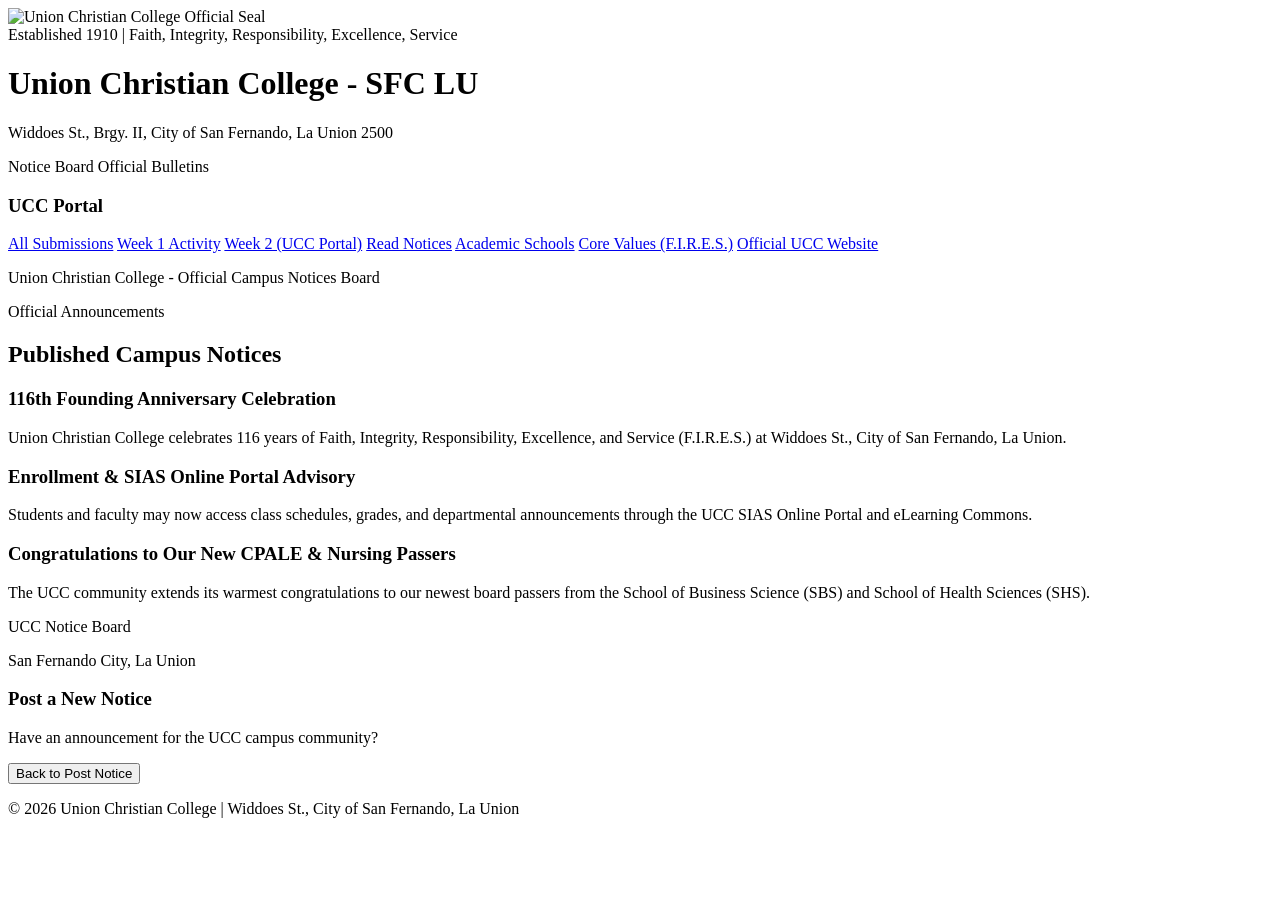
==== notices.html @ 333305df "Add Week 3 activities and update navigation" ====
<!doctype html>
<html lang="en">

<head>
    <meta charset="UTF-8" />
    <meta name="viewport" content="width=device-width, initial-scale=1.0" />
    <title>UCC Campus Notices - Read Notices</title>
    <link rel="stylesheet" href="styles.css" />
</head>

<body>
    <div class="page-shell">
        <div class="bg1">
            <header class="card">
                <img class="logo" src="https://ucc.edu.ph/media/42dd59f55328a676" alt="Union Christian College Official Seal" width="88" height="88" />
                <div class="brand-copy">
                    <span class="campus-tag">Established 1910 | Faith, Integrity, Responsibility, Excellence, Service</span>
                    <h1>Union Christian College - SFC LU</h1>
                    <p class="brand-subtitle">Widdoes St., Brgy. II, City of San Fernando, La Union 2500</p>
                </div>
                <div class="header-badge">
                    <span class="badge-Gold">Notice Board</span>
                    <span class="badge-sub">Official Bulletins</span>
                </div>
            </header>
        </div>

        <div class="main-layout">
            <!-- Left Column: Links -->
            <aside class="left-sidebar" aria-label="Campus Navigation">
                <h3>UCC Portal</h3>
                <nav class="sidebar-nav" aria-label="Primary Links">
                    <a href="../index.html">All Submissions</a>
                    <a href="../week1/week1.html">Week 1 Activity</a>
                    <a href="week2.html">Week 2 (UCC Portal)</a>
                    <a href="notices.html" aria-current="page">Read Notices</a>
                    <a href="week2.html#schools">Academic Schools</a>
                    <a href="week2.html#values">Core Values (F.I.R.E.S.)</a>
                    <a href="https://ucc.edu.ph/" target="_blank" rel="noopener noreferrer">Official UCC Website</a>
                </nav>
            </aside>

            <!-- Center Column: Main Content -->
            <main class="center-content">
                <p id="sentence1">Union Christian College - Official Campus Notices Board</p>

                <section class="hero-card">
                    <span class="section-eyebrow">Official Announcements</span>
                    <h1>Published Campus Notices</h1>

                    <div class="item">
                        <h3>116th Founding Anniversary Celebration</h3>
                        <p>Union Christian College celebrates 116 years of Faith, Integrity, Responsibility, Excellence, and Service (F.I.R.E.S.) at Widdoes St., City of San Fernando, La Union.</p>
                    </div>

                    <div class="item">
                        <h3>Enrollment &amp; SIAS Online Portal Advisory</h3>
                        <p>Students and faculty may now access class schedules, grades, and departmental announcements through the UCC SIAS Online Portal and eLearning Commons.</p>
                    </div>

                    <div class="item">
                        <h3>Congratulations to Our New CPALE &amp; Nursing Passers</h3>
                        <p>The UCC community extends its warmest congratulations to our newest board passers from the School of Business Science (SBS) and School of Health Sciences (SHS).</p>
                    </div>
                </section>
            </main>

            <!-- Right Column: Back / Quick Action -->
            <aside class="right-sidebar">
                <div class="welcome-box">
                    <p id="alert">UCC Notice Board</p>
                    <span class="welcome-sub">San Fernando City, La Union</span>
                </div>

                <h3>Post a New Notice</h3>
                <p>Have an announcement for the UCC campus community?</p>
                <a href="week2.html"><button class="btn" type="button">Back to Post Notice</button></a>
            </aside>
        </div>

        <footer class="site-footer">
            <p>&copy; 2026 Union Christian College | Widdoes St., City of San Fernando, La Union</p>
        </footer>
    </div>
</body>

</html>
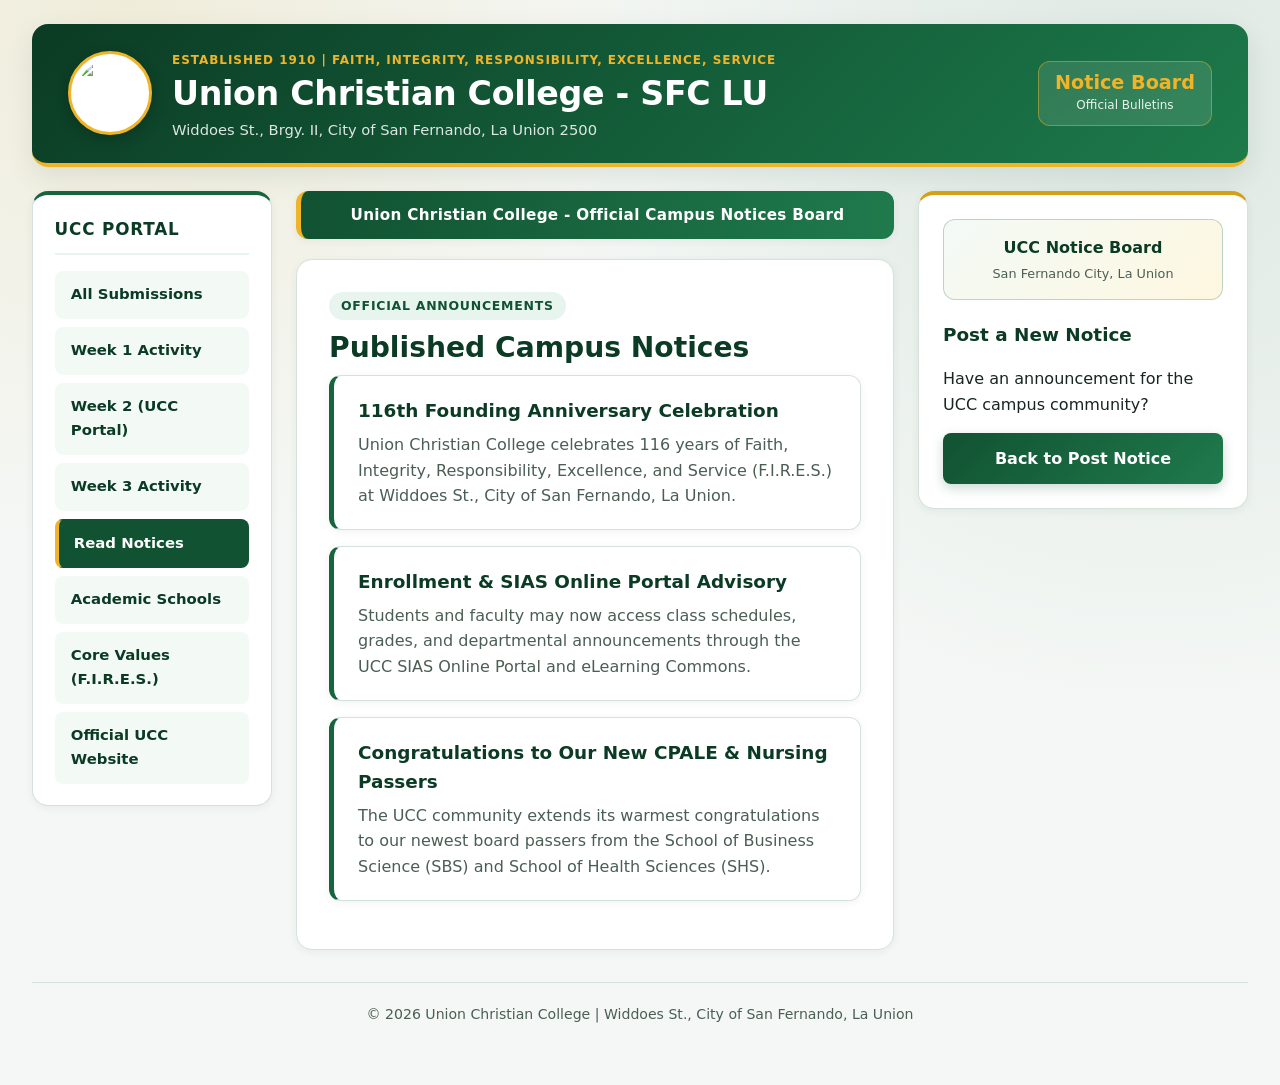
==== commit 58dd4f78: "Add Week 1, Week 2, and Week 3 navigation links across all pages" ====
--- a/notices.html
+++ b/notices.html
@@ -5,7 +5,7 @@
     <meta charset="UTF-8" />
     <meta name="viewport" content="width=device-width, initial-scale=1.0" />
     <title>UCC Campus Notices - Read Notices</title>
-    <link rel="stylesheet" href="styles.css" />
+    <link rel="stylesheet" href="week2/styles.css" />
 </head>
 
 <body>
@@ -30,12 +30,13 @@
             <aside class="left-sidebar" aria-label="Campus Navigation">
                 <h3>UCC Portal</h3>
                 <nav class="sidebar-nav" aria-label="Primary Links">
-                    <a href="../index.html">All Submissions</a>
-                    <a href="../week1/week1.html">Week 1 Activity</a>
-                    <a href="week2.html">Week 2 (UCC Portal)</a>
+                    <a href="index.html">All Submissions</a>
+                    <a href="week1/week1.html">Week 1 Activity</a>
+                    <a href="week2/week2.html">Week 2 (UCC Portal)</a>
+                    <a href="week3/week2.html">Week 3 Activity</a>
                     <a href="notices.html" aria-current="page">Read Notices</a>
-                    <a href="week2.html#schools">Academic Schools</a>
-                    <a href="week2.html#values">Core Values (F.I.R.E.S.)</a>
+                    <a href="week2/week2.html#schools">Academic Schools</a>
+                    <a href="week2/week2.html#values">Core Values (F.I.R.E.S.)</a>
                     <a href="https://ucc.edu.ph/" target="_blank" rel="noopener noreferrer">Official UCC Website</a>
                 </nav>
             </aside>
@@ -74,7 +75,7 @@
 
                 <h3>Post a New Notice</h3>
                 <p>Have an announcement for the UCC campus community?</p>
-                <a href="week2.html"><button class="btn" type="button">Back to Post Notice</button></a>
+                <a href="week2/week2.html"><button class="btn" type="button">Back to Post Notice</button></a>
             </aside>
         </div>
 
--- a/week2/styles.css
+++ b/week2/styles.css
@@ -0,0 +1,580 @@
+:root {
+    --ucc-green-900: #0b3b24;
+    --ucc-green-800: #115232;
+    --ucc-green-700: #16653e;
+    --ucc-green-600: #1f7a4c;
+    --ucc-green-100: #e8f5ee;
+    --ucc-green-50: #f3faf6;
+    --ucc-gold-500: #d4a017;
+    --ucc-gold-400: #f0b429;
+    --ucc-gold-100: #fef7e0;
+    --surface: #ffffff;
+    --bg-page: #f4f7f5;
+    --text-main: #18261f;
+    --text-muted: #4b5e54;
+    --border-subtle: #d5e2da;
+    --border-input: #64746b;
+    --shadow-sm: 0 2px 8px rgba(11, 59, 36, 0.06);
+    --shadow-md: 0 10px 28px rgba(11, 59, 36, 0.09);
+    --radius-lg: 16px;
+    --radius-md: 12px;
+    --radius-sm: 8px;
+}
+
+*,
+*::before,
+*::after {
+    box-sizing: border-box;
+}
+
+body {
+    margin: 0;
+    font-family: "Segoe UI", system-ui, -apple-system, BlinkMacSystemFont, Roboto, Arial, sans-serif;
+    line-height: 1.6;
+    background:
+        radial-gradient(circle at 10% 0%, rgba(212, 160, 23, 0.12), transparent 35%),
+        radial-gradient(circle at 90% 10%, rgba(22, 101, 62, 0.10), transparent 40%),
+        var(--bg-page);
+    color: var(--text-main);
+    min-block-size: 100dvh;
+}
+
+.page-shell {
+    max-inline-size: 1360px;
+    margin-inline: auto;
+    padding-block: 1.5rem 2.5rem;
+    padding-inline: clamp(1rem, 2.5vw, 2rem);
+}
+
+/* Header Banner */
+.bg1 {
+    background: linear-gradient(135deg, var(--ucc-green-900) 0%, var(--ucc-green-700) 65%, #1d7a4a 100%);
+    color: #ffffff;
+    border-radius: var(--radius-lg);
+    margin-block-end: 1.5rem;
+    box-shadow: var(--shadow-md);
+    border-block-end: 4px solid var(--ucc-gold-400);
+    position: relative;
+    overflow: clip;
+}
+
+.card {
+    padding-block: 1.35rem;
+    padding-inline: clamp(1.25rem, 3vw, 2.25rem);
+    display: flex;
+    flex-wrap: wrap;
+    align-items: safe center;
+    gap: 1.25rem;
+}
+
+.logo {
+    display: block;
+    inline-size: 84px;
+    block-size: 84px;
+    aspect-ratio: 1 / 1;
+    object-fit: contain;
+    background-color: #ffffff;
+    padding: 6px;
+    border-radius: 50%;
+    border: 3px solid var(--ucc-gold-400);
+    box-shadow: 0 4px 14px rgba(0, 0, 0, 0.22);
+    flex-shrink: 0;
+}
+
+.brand-copy {
+    flex: 1 1 320px;
+    min-inline-size: 0;
+}
+
+.campus-tag {
+    display: inline-block;
+    font-size: 0.75rem;
+    font-weight: 700;
+    letter-spacing: 0.08em;
+    text-transform: uppercase;
+    color: var(--ucc-gold-400);
+    margin-block-end: 0.25rem;
+}
+
+.card h1 {
+    color: #ffffff;
+    margin: 0;
+    font-size: clamp(1.45rem, 2.6vw, 2.15rem);
+    font-weight: 800;
+    letter-spacing: -0.01em;
+    text-align: left;
+    line-height: 1.2;
+}
+
+.brand-subtitle {
+    margin-block: 0.25rem 0;
+    color: rgba(255, 255, 255, 0.86);
+    font-size: 0.92rem;
+}
+
+.header-badge {
+    margin-inline-start: auto;
+    background: rgba(255, 255, 255, 0.11);
+    border: 1px solid rgba(240, 180, 41, 0.45);
+    border-radius: var(--radius-md);
+    padding-block: 0.65rem;
+    padding-inline: 1rem;
+    text-align: center;
+    backdrop-filter: blur(6px);
+}
+
+.badge-Gold {
+    display: block;
+    font-size: 1.2rem;
+    font-weight: 800;
+    color: var(--ucc-gold-400);
+    line-height: 1.1;
+}
+
+.badge-sub {
+    display: block;
+    font-size: 0.75rem;
+    color: rgba(255, 255, 255, 0.9);
+    margin-block-start: 0.15rem;
+}
+
+/* 3-Column Main Layout */
+.main-layout {
+    display: grid;
+    grid-template-columns: 240px minmax(0, 1fr) 330px;
+    gap: 1.5rem;
+    align-items: start;
+}
+
+/* Left Sidebar - Links */
+.left-sidebar {
+    background-color: var(--surface);
+    border: 1px solid var(--border-subtle);
+    border-block-start: 4px solid var(--ucc-green-700);
+    border-radius: var(--radius-lg);
+    padding: 1.35rem;
+    box-shadow: var(--shadow-sm);
+    position: sticky;
+    inset-block-start: 1.25rem;
+}
+
+.left-sidebar h3 {
+    color: var(--ucc-green-900);
+    margin-block: 0 1rem;
+    font-size: 1.05rem;
+    font-weight: 800;
+    text-transform: uppercase;
+    letter-spacing: 0.05em;
+    text-align: left;
+    padding-block-end: 0.6rem;
+    border-block-end: 2px solid var(--ucc-green-100);
+}
+
+.sidebar-nav {
+    display: flex;
+    flex-direction: column;
+    gap: 0.5rem;
+    margin: 0;
+}
+
+.left-sidebar a {
+    display: flex;
+    align-items: safe center;
+    justify-content: space-between;
+    background-color: var(--ucc-green-50);
+    color: var(--ucc-green-900);
+    padding-block: 0.7rem;
+    padding-inline: 0.95rem;
+    border-radius: var(--radius-sm);
+    text-decoration: none;
+    font-weight: 600;
+    font-size: 0.93rem;
+    border: 1px solid transparent;
+    transition: background-color 0.18s ease, color 0.18s ease, transform 0.18s ease, border-color 0.18s ease;
+}
+
+.left-sidebar a:hover {
+    background-color: var(--ucc-green-700);
+    color: #ffffff;
+    transform: translateX(3px);
+    text-decoration: none;
+}
+
+.left-sidebar a[aria-current="page"] {
+    background-color: var(--ucc-green-800);
+    color: #ffffff;
+    border-inline-start: 4px solid var(--ucc-gold-400);
+    font-weight: 700;
+}
+
+.campus-info-card {
+    margin-block-start: 1.25rem;
+    padding: 1rem;
+    background-color: var(--ucc-gold-100);
+    border: 1px solid rgba(212, 160, 23, 0.35);
+    border-radius: var(--radius-md);
+}
+
+.campus-info-card h4 {
+    margin-block: 0 0.5rem;
+    color: var(--ucc-green-900);
+    font-size: 0.9rem;
+}
+
+.campus-info-card p {
+    margin-block: 0.25rem;
+    font-size: 0.82rem;
+    color: var(--text-muted);
+}
+
+/* Center Content */
+.center-content {
+    min-inline-size: 0;
+    display: flex;
+    flex-direction: column;
+    gap: 1.25rem;
+}
+
+#sentence1 {
+    background: linear-gradient(90deg, var(--ucc-green-800), var(--ucc-green-600));
+    color: #ffffff;
+    text-align: center;
+    padding-block: 0.75rem;
+    padding-inline: 1.25rem;
+    border-radius: var(--radius-md);
+    font-weight: 700;
+    font-size: 0.95rem;
+    letter-spacing: 0.02em;
+    margin: 0;
+    box-shadow: var(--shadow-sm);
+    border-inline-start: 5px solid var(--ucc-gold-400);
+}
+
+.hero-card {
+    background-color: var(--surface);
+    border: 1px solid var(--border-subtle);
+    border-radius: var(--radius-lg);
+    padding: clamp(1.25rem, 2.5vw, 2rem);
+    box-shadow: var(--shadow-sm);
+}
+
+.section-eyebrow {
+    display: inline-block;
+    background-color: var(--ucc-green-100);
+    color: var(--ucc-green-800);
+    font-size: 0.78rem;
+    font-weight: 700;
+    text-transform: uppercase;
+    letter-spacing: 0.06em;
+    padding-block: 0.25rem;
+    padding-inline: 0.75rem;
+    border-radius: 999px;
+    margin-block-end: 0.6rem;
+}
+
+.center-content h1 {
+    color: var(--ucc-green-900);
+    font-size: clamp(1.5rem, 2.2vw, 2rem);
+    margin-block: 0 0.65rem;
+    text-align: left;
+    line-height: 1.25;
+}
+
+.hero-text p {
+    color: var(--text-muted);
+    margin-block: 0 1.25rem;
+    font-size: 1rem;
+}
+
+.featured-figure {
+    margin: 0;
+    background-color: var(--ucc-green-50);
+    border-radius: var(--radius-md);
+    overflow: clip;
+    border: 1px solid var(--border-subtle);
+}
+
+#img1 {
+    display: block;
+    inline-size: 100%;
+    block-size: auto;
+    aspect-ratio: 16 / 9;
+    object-fit: cover;
+    margin: 0;
+    border: none;
+}
+
+.featured-figure figcaption {
+    padding-block: 0.75rem;
+    padding-inline: 1rem;
+    font-size: 0.85rem;
+    color: var(--text-muted);
+    background-color: var(--surface);
+    border-block-start: 1px solid var(--border-subtle);
+    text-align: center;
+}
+
+/* Info Cards for Lists */
+.info-grid {
+    display: grid;
+    grid-template-columns: repeat(auto-fit, minmax(280px, 1fr));
+    gap: 1.25rem;
+}
+
+.list-card {
+    background-color: var(--surface);
+    border: 1px solid var(--border-subtle);
+    border-radius: var(--radius-lg);
+    padding: 1.5rem;
+    box-shadow: var(--shadow-sm);
+    display: flex;
+    flex-direction: column;
+}
+
+.list-card h3 {
+    color: var(--ucc-green-900);
+    font-size: 1.1rem;
+    margin-block: 0 1rem;
+    text-align: left;
+    padding-block-end: 0.65rem;
+    border-block-end: 2px solid var(--ucc-gold-400);
+}
+
+ol,
+ul {
+    background-color: transparent;
+    border: none;
+    border-radius: 0;
+    padding-inline-start: 1.35rem;
+    margin: 0;
+    box-shadow: none;
+    display: flex;
+    flex-direction: column;
+    gap: 0.7rem;
+}
+
+li {
+    padding-block: 0.35rem;
+    color: var(--text-main);
+    font-size: 0.94rem;
+    line-height: 1.5;
+}
+
+li strong {
+    color: var(--ucc-green-800);
+}
+
+/* Notice Items (used on notices.html) */
+.item {
+    background-color: var(--surface);
+    border: 1px solid var(--border-subtle);
+    border-inline-start: 5px solid var(--ucc-green-700);
+    border-radius: var(--radius-md);
+    padding: 1.25rem 1.5rem;
+    margin-block-end: 1rem;
+    box-shadow: var(--shadow-sm);
+}
+
+.item h3 {
+    color: var(--ucc-green-900);
+    text-align: left;
+    margin-block: 0 0.4rem;
+    font-size: 1.15rem;
+}
+
+.item p {
+    margin: 0;
+    color: var(--text-muted);
+}
+
+/* Right Sidebar - Notice Form */
+.right-sidebar {
+    background-color: var(--surface);
+    border: 1px solid var(--border-subtle);
+    border-block-start: 4px solid var(--ucc-gold-500);
+    border-radius: var(--radius-lg);
+    padding: 1.5rem;
+    box-shadow: var(--shadow-sm);
+    position: sticky;
+    inset-block-start: 1.25rem;
+}
+
+.welcome-box {
+    background: linear-gradient(135deg, var(--ucc-green-50) 0%, var(--ucc-gold-100) 100%);
+    border: 1px solid rgba(22, 101, 62, 0.25);
+    border-radius: var(--radius-md);
+    padding: 0.95rem 1rem;
+    text-align: center;
+    margin-block-end: 1.25rem;
+}
+
+#alert {
+    color: var(--ucc-green-900);
+    font-weight: 800;
+    font-size: 1rem;
+    margin: 0;
+}
+
+.welcome-sub {
+    display: block;
+    font-size: 0.8rem;
+    color: var(--text-muted);
+    margin-block-start: 0.2rem;
+}
+
+.right-sidebar h3 {
+    color: var(--ucc-green-900);
+    margin-block: 0 1rem;
+    font-size: 1.15rem;
+    text-align: left;
+}
+
+/* Accessible Form Controls (Gestalt Proximity + 48px Touch Targets) */
+.form-field {
+    display: flex;
+    flex-direction: column;
+    gap: 0.35rem;
+    margin-block-end: 1.15rem;
+}
+
+.right-sidebar label {
+    display: block;
+    font-weight: 700;
+    font-size: 0.9rem;
+    color: var(--ucc-green-900);
+    margin: 0;
+}
+
+.right-sidebar input,
+.right-sidebar select,
+.right-sidebar textarea {
+    inline-size: 100%;
+    font: inherit;
+    font-size: max(1rem, 1em);
+    color: var(--text-main);
+    background-color: #ffffff;
+    padding-block: 0.65rem;
+    padding-inline: 0.85rem;
+    min-block-size: 48px;
+    border: 1.5px solid var(--border-input);
+    border-radius: var(--radius-sm);
+    transition: border-color 0.15s ease, box-shadow 0.15s ease;
+}
+
+.right-sidebar textarea {
+    min-block-size: 120px;
+    resize: vertical;
+}
+
+.right-sidebar input:focus-visible,
+.right-sidebar select:focus-visible,
+.right-sidebar textarea:focus-visible,
+.btn:focus-visible,
+a:focus-visible {
+    outline: 3px solid var(--ucc-gold-500);
+    outline-offset: 2px;
+    border-color: var(--ucc-green-800);
+}
+
+.right-sidebar input:user-invalid,
+.right-sidebar textarea:user-invalid {
+    border-color: #b91c1c;
+    background-color: #fef2f2;
+}
+
+.btn {
+    background: linear-gradient(135deg, var(--ucc-green-800) 0%, var(--ucc-green-600) 100%);
+    color: #ffffff;
+    font: inherit;
+    font-size: 1rem;
+    font-weight: 700;
+    padding-block: 0.8rem;
+    padding-inline: 1.25rem;
+    min-block-size: 48px;
+    border: none;
+    border-radius: var(--radius-sm);
+    cursor: pointer;
+    inline-size: 100%;
+    box-shadow: 0 4px 12px rgba(17, 82, 50, 0.22);
+    transition: transform 0.15s ease, box-shadow 0.15s ease, filter 0.15s ease;
+}
+
+.btn:hover {
+    filter: brightness(1.07);
+    transform: translateY(-1px);
+    box-shadow: 0 6px 16px rgba(17, 82, 50, 0.3);
+}
+
+.recent-mini {
+    margin-block-start: 1.5rem;
+    padding-block-start: 1.15rem;
+    border-block-start: 1px solid var(--border-subtle);
+}
+
+.recent-mini h4 {
+    margin-block: 0 0.6rem;
+    font-size: 0.92rem;
+    color: var(--ucc-green-900);
+    text-transform: uppercase;
+    letter-spacing: 0.04em;
+}
+
+.recent-mini p {
+    font-size: 0.85rem;
+    color: var(--text-muted);
+    margin-block: 0 0.55rem;
+}
+
+.view-all-link {
+    display: inline-block;
+    font-size: 0.88rem;
+    font-weight: 700;
+    color: var(--ucc-green-700);
+    text-decoration: none;
+}
+
+.view-all-link:hover {
+    color: var(--ucc-green-900);
+    text-decoration: underline;
+}
+
+/* Footer */
+.site-footer {
+    margin-block-start: 2rem;
+    padding-block: 1.25rem;
+    text-align: center;
+    border-block-start: 1px solid var(--border-subtle);
+    color: var(--text-muted);
+    font-size: 0.88rem;
+}
+
+.site-footer p {
+    margin: 0;
+}
+
+/* Responsive Breakpoints */
+@media (max-width: 1080px) {
+    .main-layout {
+        grid-template-columns: 220px minmax(0, 1fr);
+    }
+
+    .right-sidebar {
+        grid-column: 1 / -1;
+        position: static;
+    }
+}
+
+@media (max-width: 760px) {
+    .main-layout {
+        grid-template-columns: 1fr;
+    }
+
+    .left-sidebar {
+        position: static;
+    }
+
+    .header-badge {
+        margin-inline-start: 0;
+        inline-size: 100%;
+    }
+}
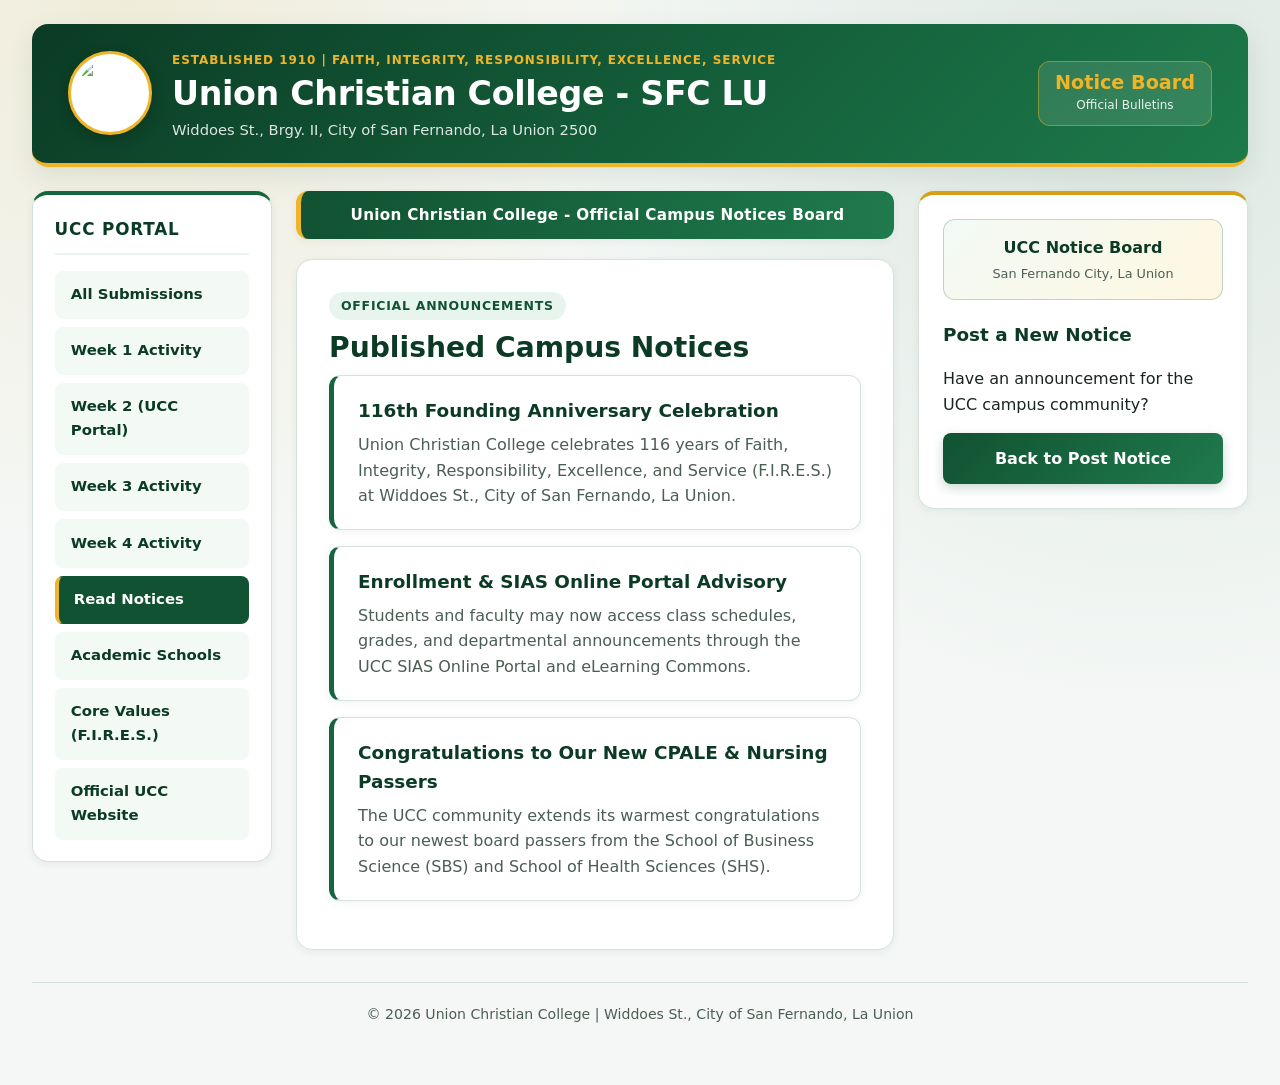
==== commit 213326d7: "Add Week 4 UCC Portal with Dark/Light mode, interactive forms, MyApp login/signup, and link Weeks 1-" ====
--- a/notices.html
+++ b/notices.html
@@ -34,6 +34,7 @@
                     <a href="week1/week1.html">Week 1 Activity</a>
                     <a href="week2/week2.html">Week 2 (UCC Portal)</a>
                     <a href="week3/week2.html">Week 3 Activity</a>
+                    <a href="week4/week4.html">Week 4 Activity</a>
                     <a href="notices.html" aria-current="page">Read Notices</a>
                     <a href="week2/week2.html#schools">Academic Schools</a>
                     <a href="week2/week2.html#values">Core Values (F.I.R.E.S.)</a>
